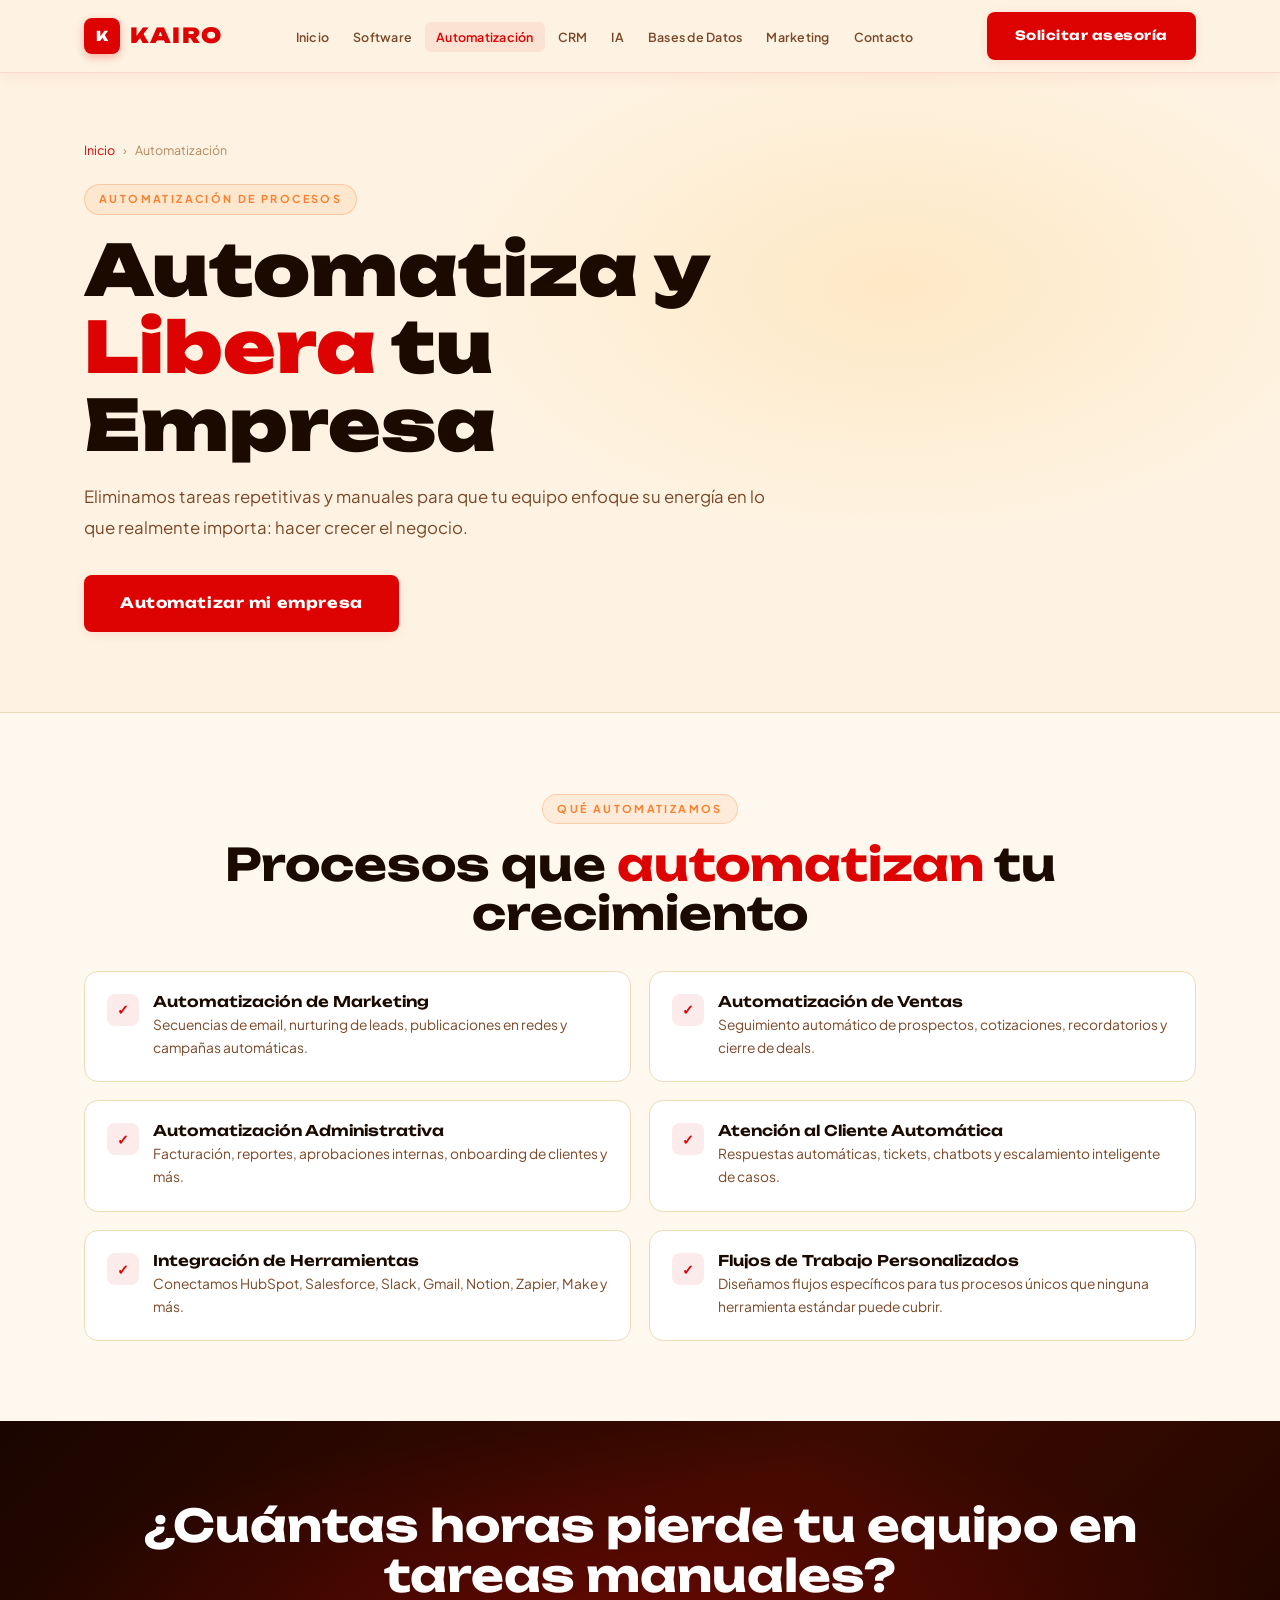
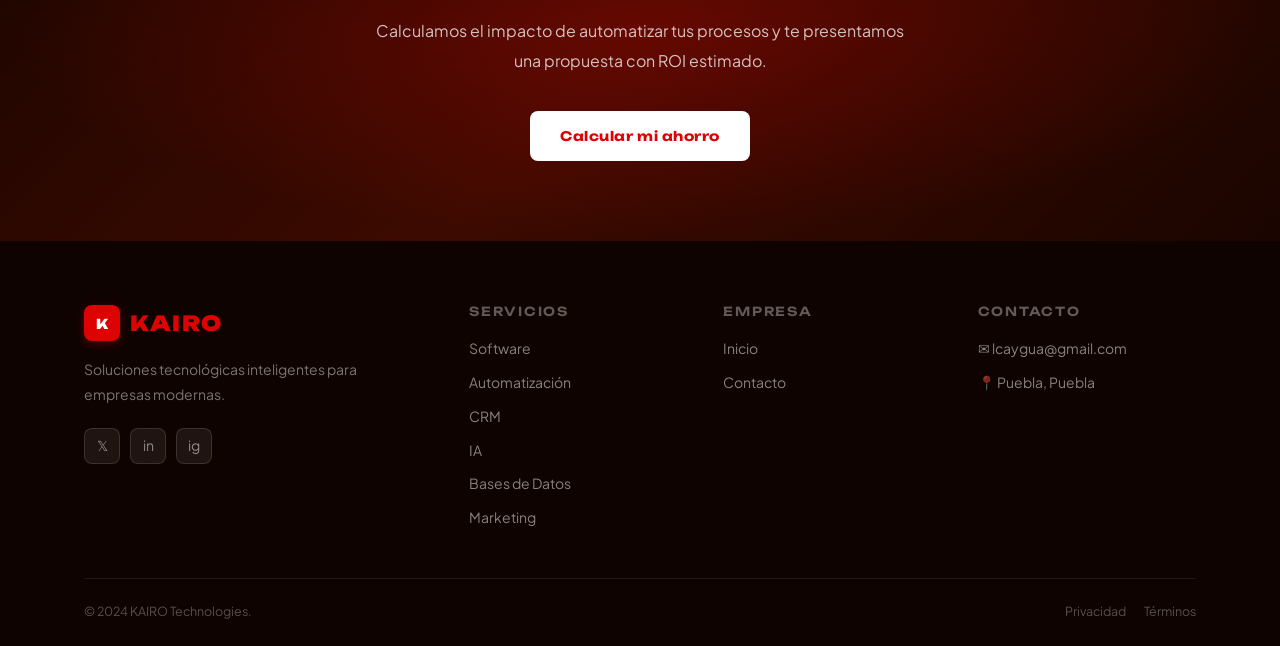
==== paginas/automatizacion.html @ b0197df9 "Actualización" ====
<!DOCTYPE html>
<html lang="es">
<head>
  <meta charset="UTF-8"/><meta name="viewport" content="width=device-width,initial-scale=1.0"/>
  <title>Automatización de Procesos — KAIRO</title>
  <link rel="stylesheet" href="/css/styles.css"/>
</head>
<body>
<nav class="navbar scrolled" id="navbar"><div class="nav-inner">
  <a href="/index.html" class="nav-logo"><div class="logo-mark">K</div><span class="logo-text">KAIRO</span></a>
  <ul class="nav-links" id="navLinks">
    <li><a href="/index.html" class="nav-link">Inicio</a></li>
    <li><a href="software.html" class="nav-link">Software</a></li>
    <li><a href="automatizacion.html" class="nav-link active">Automatización</a></li>
    <li><a href="crm.html" class="nav-link">CRM</a></li>
    <li><a href="inteligencia-artificial.html" class="nav-link">IA</a></li>
    <li><a href="bases-de-datos.html" class="nav-link">Bases de Datos</a></li>
    <li><a href="marketing.html" class="nav-link">Marketing</a></li>
    <li><a href="contacto.html" class="nav-link">Contacto</a></li>
  </ul>
  <a href="contacto.html" class="btn btn-red nav-cta">Solicitar asesoría</a>
  <button class="hamburger" id="hamburger"><span></span><span></span><span></span></button>
</div></nav>

<section class="page-hero"><div class="container"><div class="page-hero-inner">
  <div class="breadcrumb"><a href="/index.html">Inicio</a><span class="breadcrumb-sep">›</span><span>Automatización</span></div>
  <span class="sec-label">Automatización de Procesos</span>
  <h1>Automatiza y <span>Libera</span> tu Empresa</h1>
  <p>Eliminamos tareas repetitivas y manuales para que tu equipo enfoque su energía en lo que realmente importa: hacer crecer el negocio.</p>
  <a href="contacto.html" class="btn btn-red btn-lg">Automatizar mi empresa</a>
</div></div></section>

<section class="page-content"><div class="container">
  <div class="section-head centered">
    <span class="sec-label">Qué automatizamos</span>
    <h2 class="sec-title">Procesos que <span class="text-red">automatizan</span> tu crecimiento</h2>
  </div>
  <div class="feature-grid">
    <div class="feature-item"><div class="feature-check">✓</div><div><h5>Automatización de Marketing</h5><p>Secuencias de email, nurturing de leads, publicaciones en redes y campañas automáticas.</p></div></div>
    <div class="feature-item"><div class="feature-check">✓</div><div><h5>Automatización de Ventas</h5><p>Seguimiento automático de prospectos, cotizaciones, recordatorios y cierre de deals.</p></div></div>
    <div class="feature-item"><div class="feature-check">✓</div><div><h5>Automatización Administrativa</h5><p>Facturación, reportes, aprobaciones internas, onboarding de clientes y más.</p></div></div>
    <div class="feature-item"><div class="feature-check">✓</div><div><h5>Atención al Cliente Automática</h5><p>Respuestas automáticas, tickets, chatbots y escalamiento inteligente de casos.</p></div></div>
    <div class="feature-item"><div class="feature-check">✓</div><div><h5>Integración de Herramientas</h5><p>Conectamos HubSpot, Salesforce, Slack, Gmail, Notion, Zapier, Make y más.</p></div></div>
    <div class="feature-item"><div class="feature-check">✓</div><div><h5>Flujos de Trabajo Personalizados</h5><p>Diseñamos flujos específicos para tus procesos únicos que ninguna herramienta estándar puede cubrir.</p></div></div>
  </div>
</div></section>

<section class="cta-band"><div class="container"><div class="cta-band-inner">
  <h2>¿Cuántas horas pierde tu equipo en tareas manuales?</h2>
  <p>Calculamos el impacto de automatizar tus procesos y te presentamos una propuesta con ROI estimado.</p>
  <div class="cta-band-btns"><a href="contacto.html" class="btn-white btn">Calcular mi ahorro</a></div>
</div></div></section>

<footer class="footer"><div class="container">
  <div class="footer-grid">
    <div class="footer-brand"><a href="index.html" class="nav-logo"><div class="logo-mark">K</div><span class="logo-text">KAIRO</span></a><p>Soluciones tecnológicas inteligentes para empresas modernas.</p><div class="footer-social"><a href="#">𝕏</a><a href="#">in</a><a href="#">ig</a></div></div>
    <div class="footer-col"><h5>Servicios</h5><ul><li><a href="software.html">Software</a></li><li><a href="automatizacion.html">Automatización</a></li><li><a href="crm.html">CRM</a></li><li><a href="inteligencia-artificial.html">IA</a></li><li><a href="bases-de-datos.html">Bases de Datos</a></li><li><a href="marketing.html">Marketing</a></li></ul></div>
    <div class="footer-col"><h5>Empresa</h5><ul><li><a href="index.html">Inicio</a></li><li><a href="contacto.html">Contacto</a></li></ul></div>
    <div class="footer-col"><h5>Contacto</h5><ul><li>✉ lcaygua@gmail.com</li><li>📍 Puebla, Puebla</li></ul></div>
  </div>
  <div class="footer-bottom"><span>© 2024 KAIRO Technologies.</span><div class="footer-legal"><a href="#">Privacidad</a><a href="#">Términos</a></div></div>
</div></footer>
<script src="script.js"></script>
</body></html>
---- css/styles.css ----
/* =====================================================
   KAIRO — ESTILOS GLOBALES
   Paleta: #DD0303 · #FA812F · #FAB12F · #FEF3E2
   ===================================================== */

/* ---- FUENTES ---- */
@import url('https://fonts.googleapis.com/css2?family=Unbounded:wght@400;600;700;900&family=Plus+Jakarta+Sans:ital,wght@0,300;0,400;0,500;0,600;1,300&display=swap');

/* ---- VARIABLES ---- */
:root {
  --red:        #DD0303;
  --red-dark:   #b50202;
  --orange:     #FA812F;
  --orange-dk:  #e06820;
  --yellow:     #FAB12F;
  --yellow-lt:  #fcc96a;
  --cream:      #FEF3E2;
  --cream-dk:   #f5e4c8;
  --cream-dkr:  #eddbb5;

  /* Texto */
  --txt-base:   #1a0a00;   /* casi negro cálido */
  --txt-body:   #3d1f08;   /* marrón oscuro */
  --txt-soft:   #7a4828;   /* marrón medio */
  --txt-muted:  #b5875e;   /* marrón claro */

  /* Superficie */
  --surface:    #fff8ee;
  --surface-2:  #fff2dc;

  /* Tipografía */
  --font-h:     'Unbounded', sans-serif;
  --font-body:  'Plus Jakarta Sans', sans-serif;

  /* Radios */
  --r-sm: 8px;
  --r-md: 14px;
  --r-lg: 20px;
  --r-xl: 28px;
  --r-2xl: 40px;

  /* Sombras */
  --shadow-sm:  0 2px 12px rgba(221,3,3,.10);
  --shadow-md:  0 6px 28px rgba(221,3,3,.14);
  --shadow-lg:  0 14px 48px rgba(221,3,3,.16);
  --shadow-warm: 0 4px 24px rgba(250,129,47,.18);

  --ease: cubic-bezier(.4,0,.2,1);
}

/* ---- RESET ---- */
*,*::before,*::after { box-sizing:border-box; margin:0; padding:0; }
html { scroll-behavior: smooth; font-size:16px; }
body {
  font-family: var(--font-body);
  background: var(--cream);
  color: var(--txt-body);
  line-height:1.7;
  overflow-x:hidden;
}
img { max-width:100%; display:block; }
a   { color:inherit; text-decoration:none; }
ul  { list-style:none; }
button { cursor:pointer; border:none; background:none; font-family:inherit; }

/* ---- UTILS ---- */
.container  { max-width:1160px; margin:0 auto; padding:0 24px; }
.text-red    { color:var(--red); }
.text-orange { color:var(--orange); }
.text-yellow { color:var(--yellow); }
.centered    { text-align:center; }

/* ---- TIPOGRAFÍA ---- */
h1,h2,h3,h4,h5 {
  font-family: var(--font-h);
  color: var(--txt-base);
  line-height:1.1;
}
h1 { font-size: clamp(2.2rem,5.5vw,4.4rem); font-weight:900; }
h2 { font-size: clamp(1.7rem,3.5vw,2.8rem); font-weight:700; }
h3 { font-size: clamp(1.2rem,2vw,1.6rem);   font-weight:700; }
h4 { font-size:1.1rem; font-weight:600; }
h5 { font-size:.92rem; font-weight:600; }
p  { color:var(--txt-body); }

/* ---- SECTION HEADER ---- */
.sec-label {
  display:inline-block;
  font-size:.68rem; font-weight:700;
  letter-spacing:.22em; text-transform:uppercase;
  color:var(--orange);
  background:rgba(250,129,47,.1);
  border:1px solid rgba(250,129,47,.3);
  padding:5px 14px; border-radius:999px;
  margin-bottom:16px;
}
.sec-title { margin-bottom:14px; }
.sec-sub {
  color:var(--txt-soft);
  font-size:1.05rem;
  max-width:620px; margin:0 auto;
  line-height:1.85;
}

/* =====================================================
   BOTONES
   ===================================================== */
.btn {
  display:inline-flex; align-items:center; justify-content:center; gap:8px;
  font-family:var(--font-h);
  font-size:.8rem; font-weight:700; letter-spacing:.04em;
  padding:13px 28px; border-radius:var(--r-sm);
  transition:all .25s var(--ease); cursor:pointer;
  white-space:nowrap;
}
.btn-red {
  background:var(--red); color:#fff;
  box-shadow: var(--shadow-sm);
}
.btn-red:hover {
  background:var(--red-dark);
  box-shadow:var(--shadow-md);
  transform:translateY(-2px);
}
.btn-orange {
  background:var(--orange); color:#fff;
  box-shadow: var(--shadow-warm);
}
.btn-orange:hover {
  background:var(--orange-dk);
  transform:translateY(-2px);
  box-shadow:0 8px 28px rgba(250,129,47,.35);
}
.btn-outline {
  background:transparent;
  color:var(--red);
  border:2px solid var(--red);
}
.btn-outline:hover {
  background:var(--red);
  color:#fff;
  transform:translateY(-2px);
}
.btn-ghost {
  background:rgba(221,3,3,.07);
  color:var(--red);
  border:1.5px solid rgba(221,3,3,.2);
}
.btn-ghost:hover {
  background:var(--red); color:#fff;
  border-color:var(--red);
}
.btn-full { width:100%; }
.btn-lg   { padding:16px 36px; font-size:.9rem; }

/* =====================================================
   NAVBAR
   ===================================================== */
.navbar {
  position:fixed; top:0; left:0; right:0;
  z-index:1000;
  padding:18px 0;
  transition:all .3s ease;
}
.navbar.scrolled {
  background:rgba(254,243,226,.96);
  backdrop-filter:blur(20px);
  -webkit-backdrop-filter:blur(20px);
  border-bottom:1px solid rgba(221,3,3,.1);
  padding:12px 0;
  box-shadow:0 2px 20px rgba(221,3,3,.08);
}
.nav-inner {
  display:flex; align-items:center; gap:24px;
  max-width:1160px; margin:0 auto; padding:0 24px;
}
.nav-logo {
  display:flex; align-items:center; gap:10px; flex-shrink:0;
}
.logo-mark {
  width:36px; height:36px;
  background:var(--red);
  border-radius:8px;
  display:flex; align-items:center; justify-content:center;
  color:#fff;
  font-family:var(--font-h);
  font-size:.85rem; font-weight:900;
  letter-spacing:.02em;
  box-shadow:0 3px 10px rgba(221,3,3,.3);
}
.logo-text {
  font-family:var(--font-h);
  font-size:1.3rem; font-weight:900;
  color:var(--red);
  letter-spacing:.06em;
}
.nav-links {
  display:flex; align-items:center; gap:2px;
  flex:1; justify-content:center; flex-wrap:wrap;
}
.nav-link {
  font-size:.78rem; font-weight:600;
  color:var(--txt-soft);
  padding:7px 11px; border-radius:6px;
  transition:all .2s var(--ease);
  letter-spacing:.02em;
}
.nav-link:hover, .nav-link.active {
  color:var(--red);
  background:rgba(221,3,3,.07);
}
.nav-cta { flex-shrink:0; }
.hamburger {
  display:none; flex-direction:column; gap:5px;
  padding:4px; margin-left:auto;
}
.hamburger span {
  display:block; width:24px; height:2px;
  background:var(--txt-base); border-radius:2px;
  transition:all .3s;
}
.hamburger.open span:nth-child(1) { transform:translateY(7px) rotate(45deg); }
.hamburger.open span:nth-child(2) { opacity:0; }
.hamburger.open span:nth-child(3) { transform:translateY(-7px) rotate(-45deg); }

/* =====================================================
   HERO
   ===================================================== */
.hero {
  min-height:100vh;
  display:flex; align-items:center;
  padding:120px 0 80px;
  position:relative;
  overflow:hidden;
  background: var(--cream);
}
/* Fondo decorativo */
.hero::before {
  content:'';
  position:absolute; inset:0;
  background:
    radial-gradient(ellipse 70% 60% at 80% 30%, rgba(250,177,47,.18) 0%, transparent 60%),
    radial-gradient(ellipse 50% 50% at 20% 80%, rgba(250,129,47,.12) 0%, transparent 55%);
  pointer-events:none;
}
.hero-grid {
  position:absolute; inset:0;
  background-image:
    linear-gradient(rgba(221,3,3,.04) 1px, transparent 1px),
    linear-gradient(90deg,rgba(221,3,3,.04) 1px, transparent 1px);
  background-size:52px 52px;
  mask-image:radial-gradient(ellipse 80% 80% at 50% 50%, black 20%, transparent 100%);
}
.hero-inner { position:relative; z-index:1; max-width:760px; }
.hero-badge {
  display:inline-flex; align-items:center; gap:9px;
  font-size:.78rem; font-weight:600;
  color:var(--orange);
  background:rgba(250,129,47,.1);
  border:1px solid rgba(250,129,47,.3);
  padding:7px 16px; border-radius:999px;
  margin-bottom:28px;
  animation:fadeUp .6s ease both;
}
.hero-badge-dot {
  width:7px; height:7px;
  background:var(--orange); border-radius:50%;
  animation:pulse 2s infinite;
}
@keyframes pulse {
  0%,100%{opacity:1;transform:scale(1);}
  50%{opacity:.4;transform:scale(1.6);}
}
.hero-title {
  margin-bottom:22px;
  animation:fadeUp .7s .08s ease both;
}
.hero-title span { color:var(--red); }
.hero-sub {
  font-size:1.12rem;
  color:var(--txt-soft);
  max-width:600px; margin-bottom:40px;
  line-height:1.85;
  animation:fadeUp .7s .16s ease both;
}
.hero-ctas {
  display:flex; gap:14px; flex-wrap:wrap;
  margin-bottom:64px;
  animation:fadeUp .7s .24s ease both;
}
/* Tarjetas mini de servicios en hero */
.hero-chips {
  display:flex; gap:10px; flex-wrap:wrap;
  animation:fadeUp .7s .32s ease both;
}
.hero-chip {
  display:flex; align-items:center; gap:8px;
  background:var(--surface);
  border:1.5px solid var(--cream-dkr);
  border-radius:999px; padding:8px 16px;
  font-size:.8rem; font-weight:600; color:var(--txt-soft);
  transition:all .22s var(--ease);
  cursor:pointer;
}
.hero-chip:hover {
  border-color:var(--red);
  color:var(--red);
  background:#fff;
  transform:translateY(-2px);
  box-shadow:var(--shadow-sm);
}
.hero-chip-icon { font-size:1rem; }

/* Deco flotante derecha */
.hero-visual {
  position:absolute; right:-40px; top:50%;
  transform:translateY(-50%);
  width:460px; height:460px;
  pointer-events:none;
  animation:fadeUp .8s .4s ease both;
}
.hero-ring {
  position:absolute; border-radius:50%;
  border:1.5px solid;
}
.hr1 { width:460px;height:460px; border-color:rgba(221,3,3,.08); top:0;left:0; animation:spin 22s linear infinite; }
.hr2 { width:340px;height:340px; border-color:rgba(250,129,47,.12); top:60px;left:60px; animation:spin 16s linear infinite reverse; }
.hr3 { width:220px;height:220px; border-color:rgba(250,177,47,.18); top:120px;left:120px; animation:spin 10s linear infinite; }
.hero-core {
  position:absolute;
  width:100px; height:100px;
  top:180px; left:180px;
  background:linear-gradient(135deg,var(--red),var(--orange));
  border-radius:24px;
  display:flex; align-items:center; justify-content:center;
  color:#fff; font-family:var(--font-h);
  font-size:1.3rem; font-weight:900;
  box-shadow:0 12px 40px rgba(221,3,3,.35);
  transform:rotate(12deg);
}
@keyframes spin { from{transform:rotate(0)} to{transform:rotate(360deg)} }
@keyframes fadeUp {
  from{opacity:0;transform:translateY(24px);}
  to{opacity:1;transform:translateY(0);}
}

/* =====================================================
   SERVICIOS — Tarjetas flotantes
   ===================================================== */
.services { padding:100px 0; background:var(--surface); }
.services-grid {
  display:grid;
  grid-template-columns:repeat(3,1fr);
  gap:22px;
  margin-top:56px;
}
.svc-card {
  background:#fff;
  border:1.5px solid var(--cream-dkr);
  border-radius:var(--r-xl);
  padding:36px 30px;
  cursor:pointer;
  transition:all .3s var(--ease);
  position:relative;
  overflow:hidden;
  text-decoration:none;
  display:block;
}
.svc-card::before {
  content:'';
  position:absolute; inset:0;
  background:linear-gradient(135deg,rgba(221,3,3,.04),rgba(250,129,47,.04));
  opacity:0; transition:opacity .3s;
}
.svc-card:hover {
  border-color:var(--red);
  box-shadow:var(--shadow-lg);
  transform:translateY(-6px);
}
.svc-card:hover::before { opacity:1; }
.svc-icon {
  width:54px; height:54px;
  border-radius:14px;
  display:flex; align-items:center; justify-content:center;
  margin-bottom:22px;
  font-size:1.5rem;
  transition:transform .3s var(--ease);
}
.svc-card:hover .svc-icon { transform:scale(1.1) rotate(-5deg); }
.svc-icon-red    { background:rgba(221,3,3,.1); color:var(--red); }
.svc-icon-orange { background:rgba(250,129,47,.1); color:var(--orange); }
.svc-icon-yellow { background:rgba(250,177,47,.12); color:#c8820a; }
.svc-card h3 { margin-bottom:10px; font-size:1.1rem; color:var(--txt-base); }
.svc-card p  { color:var(--txt-soft); font-size:.9rem; line-height:1.75; margin-bottom:22px; }
.svc-arrow {
  display:inline-flex; align-items:center; gap:6px;
  font-size:.8rem; font-weight:700;
  color:var(--red);
  transition:gap .2s var(--ease);
}
.svc-card:hover .svc-arrow { gap:12px; }

/* =====================================================
   PROCESOS
   ===================================================== */
.processes { padding:100px 0; background:var(--cream); }
.processes-grid {
  display:grid;
  grid-template-columns:repeat(4,1fr);
  gap:20px;
  margin-top:56px;
}
.proc-card {
  background:#fff;
  border:1.5px solid var(--cream-dkr);
  border-radius:var(--r-lg);
  padding:32px 24px;
  cursor:pointer;
  transition:all .3s var(--ease);
  text-decoration:none;
  display:flex; flex-direction:column;
  /* ✅ Altura fija para igualar tamaños */
  min-height:260px;
}
.proc-card:hover {
  border-color:var(--orange);
  box-shadow:var(--shadow-warm);
  transform:translateY(-5px);
}
.proc-num {
  font-family:var(--font-h);
  font-size:2.2rem; font-weight:900;
  color:rgba(221,3,3,.12);
  line-height:1; margin-bottom:16px;
  transition:color .3s;
}
.proc-card:hover .proc-num { color:rgba(221,3,3,.25); }
.proc-icon {
  font-size:1.8rem; margin-bottom:14px;
}
.proc-card h4 {
  color:var(--txt-base);
  font-size:1rem; line-height:1.35;
  margin-bottom:10px;
  flex-shrink:0;
}
.proc-card p {
  color:var(--txt-soft);
  font-size:.86rem; line-height:1.7;
  flex:1;
}

/* =====================================================
   BENEFICIOS
   ===================================================== */
.benefits {
  padding:100px 0;
  background:var(--red);
  position:relative; overflow:hidden;
}
.benefits::before {
  content:'';
  position:absolute; inset:0;
  background:
    radial-gradient(ellipse 60% 60% at 10% 20%, rgba(255,255,255,.08) 0%, transparent 55%),
    radial-gradient(ellipse 50% 50% at 90% 80%, rgba(250,129,47,.2) 0%, transparent 55%);
  pointer-events:none;
}
.benefits .sec-label {
  color:rgba(255,255,255,.8);
  background:rgba(255,255,255,.12);
  border-color:rgba(255,255,255,.2);
}
.benefits .sec-title { color:#fff; }
.benefits .sec-sub { color:rgba(255,255,255,.8); }
.benefits-grid {
  display:grid;
  grid-template-columns:repeat(3,1fr);
  gap:20px;
  margin-top:56px;
}
.ben-card {
  background:rgba(255,255,255,.1);
  border:1px solid rgba(255,255,255,.18);
  border-radius:var(--r-lg);
  padding:32px;
  backdrop-filter:blur(8px);
  transition:all .3s var(--ease);
}
.ben-card:hover {
  background:rgba(255,255,255,.16);
  transform:translateY(-4px);
  border-color:rgba(255,255,255,.35);
}
.ben-icon {
  font-size:2rem; margin-bottom:16px;
  display:block;
}
.ben-card h4 { color:#fff; margin-bottom:10px; }
.ben-card p  { color:rgba(255,255,255,.78); font-size:.9rem; line-height:1.8; }

/* =====================================================
   TECNOLOGÍAS
   ===================================================== */
.tech { padding:100px 0; background:var(--surface); }
.tech-grid {
  display:flex; flex-wrap:wrap;
  gap:12px;
  justify-content:center;
  margin-top:48px;
}
.tech-pill {
  display:flex; align-items:center; gap:9px;
  background:#fff;
  border:1.5px solid var(--cream-dkr);
  border-radius:999px;
  padding:10px 20px;
  font-size:.82rem; font-weight:600;
  color:var(--txt-soft);
  transition:all .22s var(--ease);
  cursor:default;
}
.tech-pill:hover {
  border-color:var(--red);
  color:var(--red);
  box-shadow:var(--shadow-sm);
  transform:translateY(-2px);
}
.tech-pill-icon { font-size:1rem; }

/* =====================================================
   CTA BAND
   ===================================================== */
.cta-band {
  padding:80px 0;
  background:linear-gradient(135deg, #1a0500 0%, #3d0a00 50%, #1a0500 100%);
  position:relative; overflow:hidden;
}
.cta-band::before {
  content:'';
  position:absolute; inset:0;
  background:radial-gradient(ellipse 70% 70% at 50% 50%, rgba(221,3,3,.25) 0%, transparent 70%);
}
.cta-band-inner {
  position:relative; z-index:1;
  text-align:center;
}
.cta-band h2 { color:#fff; margin-bottom:16px; }
.cta-band p  { color:rgba(255,255,255,.75); max-width:540px; margin:0 auto 36px; line-height:1.85; }
.cta-band-btns { display:flex; gap:14px; justify-content:center; flex-wrap:wrap; }
.btn-white {
  background:#fff; color:var(--red);
  font-family:var(--font-h); font-size:.82rem; font-weight:700;
  padding:14px 30px; border-radius:var(--r-sm);
  transition:all .25s var(--ease);
}
.btn-white:hover { background:var(--cream); box-shadow:0 8px 28px rgba(0,0,0,.2); transform:translateY(-2px); }
.btn-ghost-white {
  background:transparent; color:#fff;
  border:1.5px solid rgba(255,255,255,.35);
  font-family:var(--font-h); font-size:.82rem; font-weight:700;
  padding:14px 30px; border-radius:var(--r-sm);
  transition:all .25s var(--ease);
}
.btn-ghost-white:hover { border-color:#fff; background:rgba(255,255,255,.1); }

/* =====================================================
   CONTACTO (sección en index)
   ===================================================== */
.contact-sec {
  padding:100px 0;
  background:var(--cream);
}
.contact-grid {
  display:grid;
  grid-template-columns:1fr 1.3fr;
  gap:72px; align-items:start;
}
.contact-info h2 { margin-bottom:16px; }
.contact-info p  { color:var(--txt-soft); line-height:1.85; margin-bottom:32px; }
.cinfo-items { display:flex; flex-direction:column; gap:18px; }
.cinfo-row {
  display:flex; align-items:flex-start; gap:14px;
}
.cinfo-icon {
  width:40px; height:40px; flex-shrink:0;
  background:rgba(221,3,3,.08);
  border-radius:10px;
  display:flex; align-items:center; justify-content:center;
  font-size:1rem;
  color:var(--red);
}
.cinfo-row strong { display:block; font-size:.78rem; text-transform:uppercase; letter-spacing:.09em; color:var(--txt-muted); margin-bottom:3px; }
.cinfo-row span   { color:var(--txt-soft); font-size:.9rem; }

/* Form */
.form-card {
  background:#fff;
  border:1.5px solid var(--cream-dkr);
  border-radius:var(--r-xl);
  padding:40px;
  box-shadow:0 6px 32px rgba(221,3,3,.07);
}
.form-card h3 { margin-bottom:26px; color:var(--txt-base); }
.form-row-2 { display:grid; grid-template-columns:1fr 1fr; gap:16px; margin-bottom:16px; }
.form-grp  { display:flex; flex-direction:column; gap:6px; margin-bottom:16px; }
.form-grp:last-of-type { margin-bottom:22px; }
.form-grp label {
  font-size:.72rem; font-weight:700;
  letter-spacing:.1em; text-transform:uppercase;
  color:var(--txt-muted);
}
.form-grp input,
.form-grp select,
.form-grp textarea {
  background:var(--cream);
  border:1.5px solid var(--cream-dkr);
  border-radius:var(--r-sm);
  padding:12px 15px;
  color:var(--txt-base);
  font-size:.9rem; font-family:var(--font-body);
  outline:none; resize:vertical;
  transition:border-color .22s var(--ease);
}
.form-grp input:focus,
.form-grp select:focus,
.form-grp textarea:focus {
  border-color:var(--red);
  background:#fff;
  box-shadow:0 0 0 3px rgba(221,3,3,.09);
}
.form-grp input::placeholder,
.form-grp textarea::placeholder { color:var(--txt-muted); }
.form-grp select option { background:#fff; color:var(--txt-base); }

.form-success {
  background:rgba(221,3,3,.06);
  border:1.5px solid rgba(221,3,3,.2);
  border-radius:var(--r-md);
  padding:32px; text-align:center;
  margin-bottom:16px; display:none;
}
.success-icon {
  width:52px; height:52px;
  background:var(--red); color:#fff;
  border-radius:50%; font-size:1.5rem; font-weight:700;
  display:flex; align-items:center; justify-content:center;
  margin:0 auto 14px;
}
.form-success p { color:var(--txt-soft); }

/* =====================================================
   FOOTER
   ===================================================== */
.footer {
  background:#0f0300;
  padding:64px 0 24px;
}
.footer-grid {
  display:grid;
  grid-template-columns:1.6fr 1fr 1fr 1fr;
  gap:36px; margin-bottom:48px;
}
.footer-brand .nav-logo { display:inline-flex; margin-bottom:16px; }
.footer-brand p { color:rgba(255,255,255,.45); font-size:.875rem; line-height:1.75; max-width:280px; margin-bottom:22px; }
.footer-social { display:flex; gap:10px; }
.footer-social a {
  width:36px; height:36px;
  background:rgba(255,255,255,.07);
  border:1px solid rgba(255,255,255,.12);
  border-radius:8px;
  display:flex; align-items:center; justify-content:center;
  color:rgba(255,255,255,.5);
  font-size:.88rem;
  transition:all .22s var(--ease);
}
.footer-social a:hover { border-color:var(--red); color:var(--red); }
.footer-col h5 {
  font-size:.78rem; letter-spacing:.14em; text-transform:uppercase;
  color:rgba(255,255,255,.35); margin-bottom:18px;
}
.footer-col ul { display:flex; flex-direction:column; gap:10px; }
.footer-col li,
.footer-col a  { font-size:.875rem; color:rgba(255,255,255,.5); transition:color .2s; }
.footer-col a:hover { color:var(--yellow); }
.footer-bottom {
  border-top:1px solid rgba(255,255,255,.08);
  padding-top:22px;
  display:flex; justify-content:space-between; align-items:center;
  flex-wrap:wrap; gap:12px;
  font-size:.78rem; color:rgba(255,255,255,.3);
}
.footer-legal { display:flex; gap:18px; }
.footer-legal a { color:rgba(255,255,255,.3); transition:color .2s; }
.footer-legal a:hover { color:var(--red); }

/* Marca del logo en footer: rojo */
.footer-brand .logo-text { color:var(--red); }
.footer-brand .logo-mark { background:var(--red); color:#fff; }

/* =====================================================
   PÁGINAS INTERNAS — Hero interno
   ===================================================== */
.page-hero {
  padding:140px 0 80px;
  background:var(--cream);
  position:relative; overflow:hidden;
  border-bottom:1px solid var(--cream-dkr);
}
.page-hero::before {
  content:'';
  position:absolute; inset:0;
  background:radial-gradient(ellipse 60% 60% at 70% 40%, rgba(250,177,47,.16) 0%, transparent 60%);
}
.page-hero-inner { position:relative; z-index:1; max-width:700px; }
.page-hero h1 { margin-bottom:18px; }
.page-hero h1 span { color:var(--red); }
.page-hero p  { color:var(--txt-soft); font-size:1.05rem; line-height:1.85; margin-bottom:32px; }
.breadcrumb {
  display:flex; align-items:center; gap:8px;
  font-size:.78rem; color:var(--txt-muted);
  margin-bottom:22px;
}
.breadcrumb a { color:var(--red); transition:opacity .2s; }
.breadcrumb a:hover { opacity:.7; }
.breadcrumb-sep { color:var(--txt-muted); }

/* Página interna — sección contenido */
.page-content { padding:80px 0; background:var(--surface); }
.page-content-alt { padding:80px 0; background:var(--cream); }

/* Feature list en páginas internas */
.feature-grid {
  display:grid;
  grid-template-columns:repeat(2,1fr);
  gap:18px;
  margin-top:32px;
}
.feature-item {
  display:flex; gap:14px; align-items:flex-start;
  background:#fff;
  border:1.5px solid var(--cream-dkr);
  border-radius:var(--r-md);
  padding:22px;
  transition:all .25s var(--ease);
}
.feature-item:hover { border-color:var(--orange); transform:translateY(-2px); box-shadow:var(--shadow-warm); }
.feature-check {
  width:32px; height:32px; flex-shrink:0;
  background:rgba(221,3,3,.08);
  border-radius:8px;
  display:flex; align-items:center; justify-content:center;
  color:var(--red); font-weight:900; font-size:.9rem;
}
.feature-item h5 { color:var(--txt-base); margin-bottom:4px; }
.feature-item p  { color:var(--txt-soft); font-size:.86rem; line-height:1.65; }

/* Pricing / Planes en páginas internas */
.plans-grid {
  display:grid;
  grid-template-columns:repeat(3,1fr);
  gap:20px;
  margin-top:48px;
}
.plan-card {
  background:#fff;
  border:1.5px solid var(--cream-dkr);
  border-radius:var(--r-xl);
  padding:36px;
  text-align:center;
  transition:all .3s var(--ease);
  position:relative;
}
.plan-card:hover { border-color:var(--red); box-shadow:var(--shadow-lg); transform:translateY(-5px); }
.plan-card.featured-plan {
  border-color:var(--red);
  background:linear-gradient(135deg,rgba(221,3,3,.04),rgba(250,129,47,.04));
}
.plan-badge {
  position:absolute; top:-12px; left:50%; transform:translateX(-50%);
  background:var(--red); color:#fff;
  font-size:.68rem; font-weight:700; letter-spacing:.1em;
  padding:4px 14px; border-radius:999px;
}
.plan-name { font-family:var(--font-h); font-size:1.1rem; color:var(--txt-base); margin-bottom:8px; }
.plan-desc { font-size:.86rem; color:var(--txt-soft); margin-bottom:24px; line-height:1.6; }
.plan-cta  { margin-top:28px; }
.plan-ul   { text-align:left; display:flex; flex-direction:column; gap:10px; }
.plan-ul li {
  display:flex; gap:9px; align-items:flex-start;
  font-size:.86rem; color:var(--txt-soft);
}
.plan-ul li::before { content:"✓"; color:var(--red); font-weight:700; flex-shrink:0; }

/* =====================================================
   ANIMACIONES SCROLL
   ===================================================== */
.fade-in {
  opacity:0; transform:translateY(28px);
  transition:opacity .7s ease, transform .7s ease;
}
.fade-in.visible { opacity:1; transform:translateY(0); }

/* =====================================================
   RESPONSIVE
   ===================================================== */
@media(max-width:1080px){
  .services-grid  { grid-template-columns:repeat(2,1fr); }
  .processes-grid { grid-template-columns:repeat(2,1fr); }
  .benefits-grid  { grid-template-columns:repeat(2,1fr); }
  .plans-grid     { grid-template-columns:1fr; }
  .contact-grid   { grid-template-columns:1fr; gap:48px; }
  .footer-grid    { grid-template-columns:1fr 1fr; }
  .hero-visual    { display:none; }
}
@media(max-width:768px){
  .nav-links,.nav-cta { display:none; }
  .nav-links.open {
    display:flex; flex-direction:column;
    position:fixed; inset:0;
    background:rgba(254,243,226,.97);
    backdrop-filter:blur(20px);
    justify-content:center; align-items:center; gap:22px; z-index:999;
  }
  .nav-links.open .nav-link {
    font-size:1.2rem; font-family:var(--font-h); font-weight:700;
    color:var(--txt-base);
  }
  .hamburger { display:flex; z-index:1001; }
  .services-grid  { grid-template-columns:1fr; }
  .processes-grid { grid-template-columns:1fr 1fr; }
  .benefits-grid  { grid-template-columns:1fr; }
  .feature-grid   { grid-template-columns:1fr; }
  .form-row-2     { grid-template-columns:1fr; }
  .footer-grid    { grid-template-columns:1fr; }
  .footer-bottom  { flex-direction:column; text-align:center; }
  .cta-band-btns  { flex-direction:column; align-items:center; }
  .hero-ctas      { flex-direction:column; }
  .hero-ctas .btn { width:100%; }
}
@media(max-width:480px){
  .container { padding:0 16px; }
  .processes-grid { grid-template-columns:1fr; }
  .cta-box        { padding:36px 20px; }
}
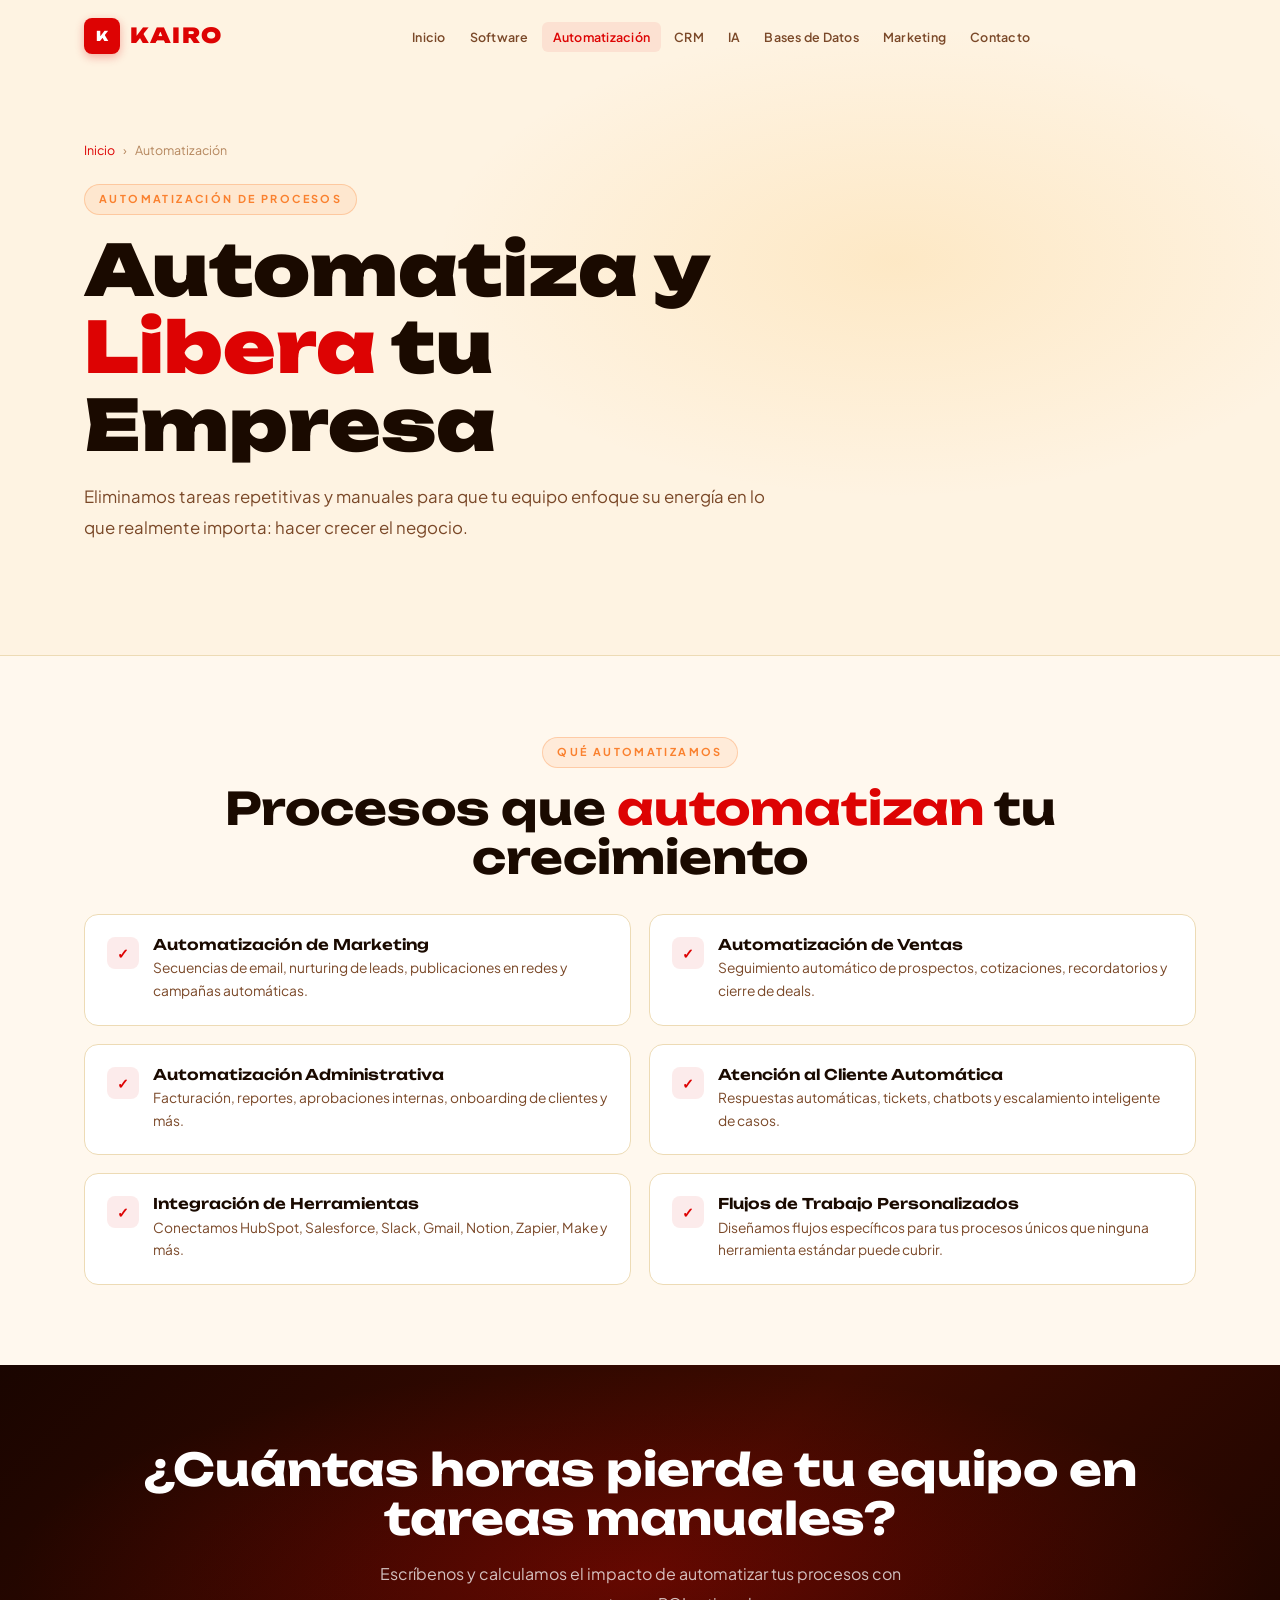
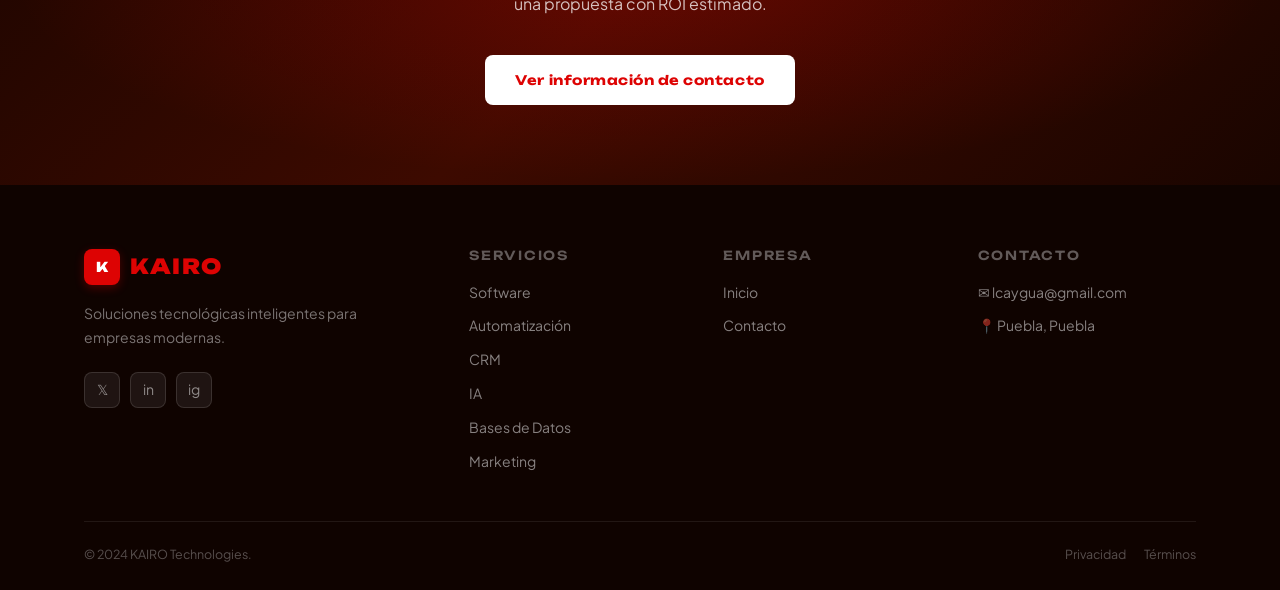
==== commit 758c2abf: "Eliminación de formulario" ====
--- a/paginas/automatizacion.html
+++ b/paginas/automatizacion.html
@@ -7,27 +7,27 @@
 </head>
 <body>
 <nav class="navbar scrolled" id="navbar"><div class="nav-inner">
-  <a href="/index.html" class="nav-logo"><div class="logo-mark">K</div><span class="logo-text">KAIRO</span></a>
+  <a href="../index.html" class="nav-logo"><div class="logo-mark">K</div><span class="logo-text">KAIRO</span></a>
   <ul class="nav-links" id="navLinks">
-    <li><a href="/index.html" class="nav-link">Inicio</a></li>
-    <li><a href="software.html" class="nav-link">Software</a></li>
-    <li><a href="automatizacion.html" class="nav-link active">Automatización</a></li>
-    <li><a href="crm.html" class="nav-link">CRM</a></li>
-    <li><a href="inteligencia-artificial.html" class="nav-link">IA</a></li>
-    <li><a href="bases-de-datos.html" class="nav-link">Bases de Datos</a></li>
-    <li><a href="marketing.html" class="nav-link">Marketing</a></li>
-    <li><a href="contacto.html" class="nav-link">Contacto</a></li>
+    <li><a href="../index.html"                  class="nav-link">Inicio</a></li>
+    <li><a href="software.html"                  class="nav-link">Software</a></li>
+    <li><a href="automatizacion.html"             class="nav-link active">Automatización</a></li>
+    <li><a href="crm.html"                       class="nav-link">CRM</a></li>
+    <li><a href="inteligencia-artificial.html"    class="nav-link">IA</a></li>
+    <li><a href="bases-de-datos.html"             class="nav-link">Bases de Datos</a></li>
+    <li><a href="marketing.html"                 class="nav-link">Marketing</a></li>
+    <li><a href="contacto.html"                  class="nav-link">Contacto</a></li>
   </ul>
-  <a href="contacto.html" class="btn btn-red nav-cta">Solicitar asesoría</a>
+  <!-- CTA eliminado -->
   <button class="hamburger" id="hamburger"><span></span><span></span><span></span></button>
 </div></nav>
 
 <section class="page-hero"><div class="container"><div class="page-hero-inner">
-  <div class="breadcrumb"><a href="/index.html">Inicio</a><span class="breadcrumb-sep">›</span><span>Automatización</span></div>
+  <div class="breadcrumb"><a href="../index.html">Inicio</a><span class="breadcrumb-sep">›</span><span>Automatización</span></div>
   <span class="sec-label">Automatización de Procesos</span>
   <h1>Automatiza y <span>Libera</span> tu Empresa</h1>
   <p>Eliminamos tareas repetitivas y manuales para que tu equipo enfoque su energía en lo que realmente importa: hacer crecer el negocio.</p>
-  <a href="contacto.html" class="btn btn-red btn-lg">Automatizar mi empresa</a>
+  <!-- Botón CTA hacia formulario eliminado -->
 </div></div></section>
 
 <section class="page-content"><div class="container">
@@ -47,18 +47,18 @@
 
 <section class="cta-band"><div class="container"><div class="cta-band-inner">
   <h2>¿Cuántas horas pierde tu equipo en tareas manuales?</h2>
-  <p>Calculamos el impacto de automatizar tus procesos y te presentamos una propuesta con ROI estimado.</p>
-  <div class="cta-band-btns"><a href="contacto.html" class="btn-white btn">Calcular mi ahorro</a></div>
+  <p>Escríbenos y calculamos el impacto de automatizar tus procesos con una propuesta con ROI estimado.</p>
+  <div class="cta-band-btns"><a href="contacto.html" class="btn-white btn">Ver información de contacto</a></div>
 </div></div></section>
 
 <footer class="footer"><div class="container">
   <div class="footer-grid">
-    <div class="footer-brand"><a href="index.html" class="nav-logo"><div class="logo-mark">K</div><span class="logo-text">KAIRO</span></a><p>Soluciones tecnológicas inteligentes para empresas modernas.</p><div class="footer-social"><a href="#">𝕏</a><a href="#">in</a><a href="#">ig</a></div></div>
+    <div class="footer-brand"><a href="../index.html" class="nav-logo"><div class="logo-mark">K</div><span class="logo-text">KAIRO</span></a><p>Soluciones tecnológicas inteligentes para empresas modernas.</p><div class="footer-social"><a href="#">𝕏</a><a href="#">in</a><a href="#">ig</a></div></div>
     <div class="footer-col"><h5>Servicios</h5><ul><li><a href="software.html">Software</a></li><li><a href="automatizacion.html">Automatización</a></li><li><a href="crm.html">CRM</a></li><li><a href="inteligencia-artificial.html">IA</a></li><li><a href="bases-de-datos.html">Bases de Datos</a></li><li><a href="marketing.html">Marketing</a></li></ul></div>
-    <div class="footer-col"><h5>Empresa</h5><ul><li><a href="index.html">Inicio</a></li><li><a href="contacto.html">Contacto</a></li></ul></div>
+    <div class="footer-col"><h5>Empresa</h5><ul><li><a href="../index.html">Inicio</a></li><li><a href="contacto.html">Contacto</a></li></ul></div>
     <div class="footer-col"><h5>Contacto</h5><ul><li>✉ lcaygua@gmail.com</li><li>📍 Puebla, Puebla</li></ul></div>
   </div>
   <div class="footer-bottom"><span>© 2024 KAIRO Technologies.</span><div class="footer-legal"><a href="#">Privacidad</a><a href="#">Términos</a></div></div>
 </div></footer>
-<script src="script.js"></script>
+<script src="/js/script.js"></script>
 </body></html>
